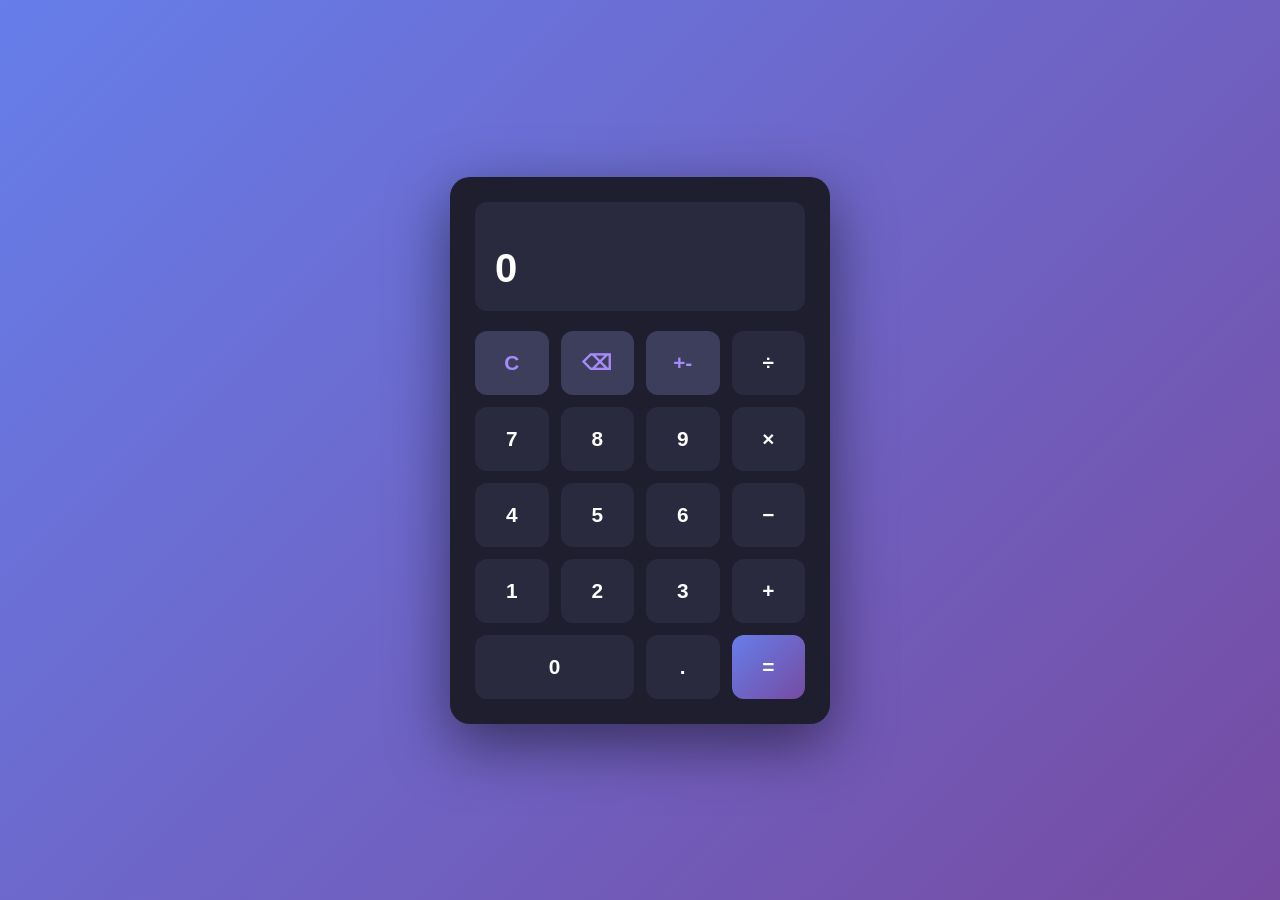
==== Day-2/index.html @ e27d4cad "this is the day 2" ====
<!doctype html>
<html >
  <head>
    <meta charset="UTF-8" />
    <meta name="viewport" content="width=device-width, initial-scale=1.0" />
    <title>الآلة الحاسبة</title>
    <link rel="stylesheet" href="style.css" />
  </head>
  <body>
    <div class="calculator">
      <!-- شاشة العرض -->
      <div class="display">
        <div class="previous-operand" id="previous"></div>
        <div class="current-operand" id="current">0</div>
      </div>

      <!-- الأزرار -->
      <div class="buttons">
        <button class="btn-operator" id="clear">C</button>
        <button class="btn-operator" id="delete" >⌫</button>
        <button class="btn-operator" id="chnger">+-</button>
        <button class="btn-operator-ma" data-operation="/">÷</button>

        <button data-number="7" class="number">7</button>
        <button data-number="8" class="number">8</button>
        <button data-number="9" class="number">9</button>
        <button class="btn-operator-ma"    data-operation="*">×</button>

        <button data-number="4" class="number">4</button>
        <button data-number="5" class="number">5</button>
        <button data-number="6" class="number">6</button>
        <button class="btn-operator-ma" data-operation="-">−</button>

        <button data-number="1" class="number" >1</button>
        <button data-number="2" class="number">2</button>
        <button data-number="3" class="number">3</button>
        <button id="plus" class="btn-operator-ma"  data-operation="+">+</button>

        <button data-number="0"  class="span-two number">0</button>
        <button data-number="." class="number" id="dot"> .</button>
        <button id="equals" class="btn-equals" data-action="equals">=</button>
      </div>
    </div>

    <script src="script.js"></script>
  </body>
</html>
---- Day-2/style.css ----
* {
  margin: 0;
  padding: 0;
  box-sizing: border-box;
  font-family: "Segoe UI", Tahoma, sans-serif;
}

body {
  min-height: 100vh;
  display: flex;
  justify-content: center;
  align-items: center;
  background: linear-gradient(135deg, #667eea 0%, #764ba2 100%);
  padding: 20px;
}

.calculator {
  background: #1e1e2e;
  border-radius: 20px;
  padding: 25px;
  box-shadow: 0 20px 60px rgba(0, 0, 0, 0.5);
  width: 100%;
  max-width: 380px;
}

.display {
  background: #2a2a3e;
  border-radius: 12px;
  padding: 20px;
  margin-bottom: 20px;
  text-align: left;
  min-height: 100px;
  display: flex;
  flex-direction: column;
  justify-content: space-between;
  word-wrap: break-word;
  word-break: break-all;
}

.previous-operand {
  color: #888;
  font-size: 1.1rem;
  min-height: 24px;
}

.current-operand {
  color: #fff;
  font-size: 2.5rem;
  font-weight: bold;
}

.buttons {
  display: grid;
  grid-template-columns: repeat(4, 1fr);
  gap: 12px;
}

button {
  border: none;
  outline: none;
  padding: 20px;
  font-size: 1.3rem;
  font-weight: 600;
  border-radius: 12px;
  cursor: pointer;
  background: #2a2a3e;
  color: #fff;
  transition: all 0.2s ease;
  user-select: none;
}

button:hover {
  background: #3a3a52;
  transform: translateY(-2px);
}

button:active {
  transform: translateY(0);
  transform: scale(0.96);
}
.btn-operator {
  background: #3d3d5c;
  color: #a78bfa;
}

.btn-operator:hover {
  background: #4a4a6e;
}

.btn-equals {
  background: linear-gradient(135deg, #667eea, #764ba2);
  color: #fff;
  grid-column: span 1;
}

.btn-equals:hover {
  background: linear-gradient(135deg, #7c8ff5, #8b5cb8);
}

.span-two {
  grid-column: span 2;
}

@media (max-width: 400px) {
  .current-operand {
    font-size: 2rem;
  }
  button {
    padding: 16px;
    font-size: 1.1rem;
  }
}
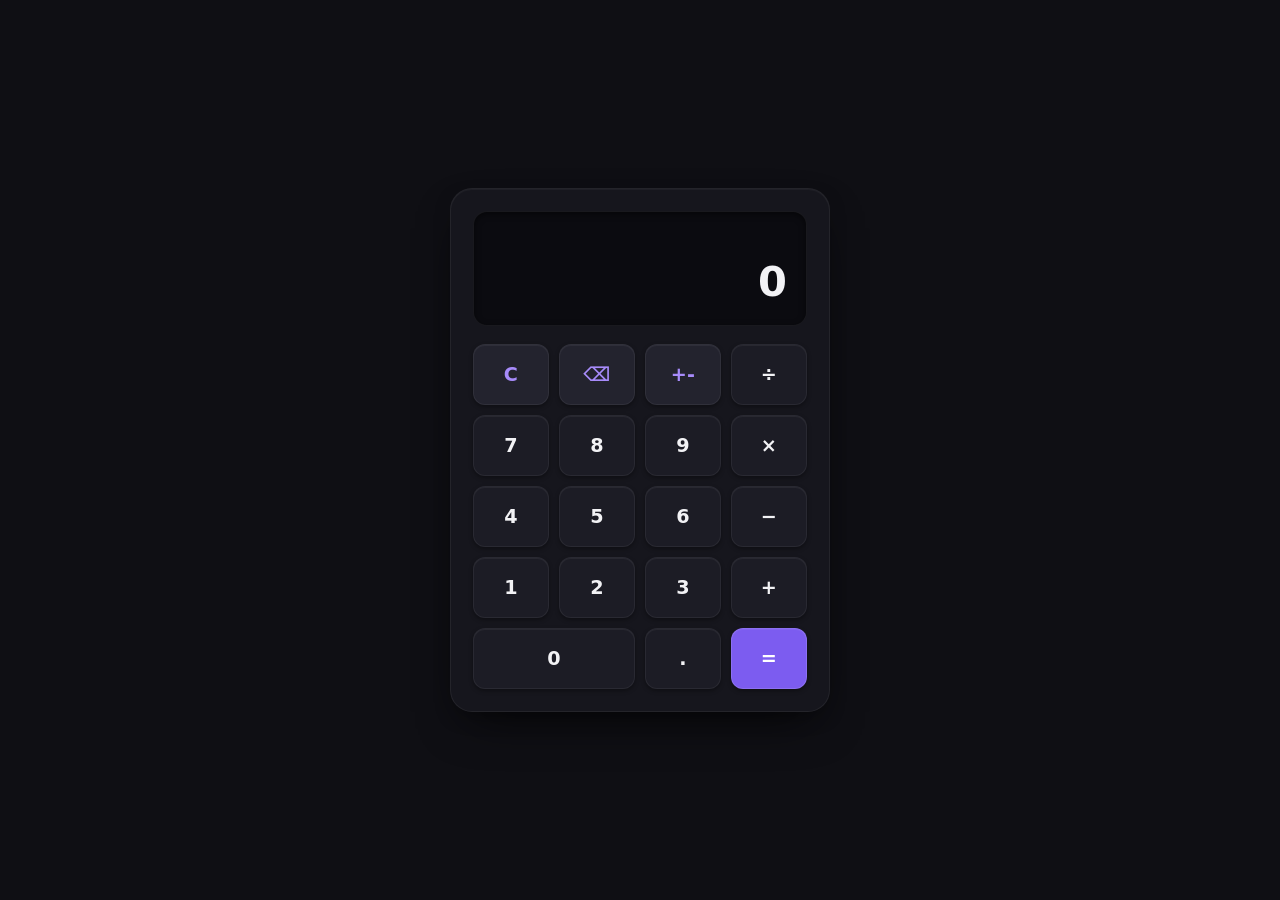
==== commit d4d31020: "Add files via upload" ====
--- a/Day-2/index.html
+++ b/Day-2/index.html
@@ -1,43 +1,42 @@
 <!doctype html>
-<html >
+<html>
   <head>
     <meta charset="UTF-8" />
     <meta name="viewport" content="width=device-width, initial-scale=1.0" />
-    <title>الآلة الحاسبة</title>
+
+    <title>Zidan Boukhriss | Calculator</title>
     <link rel="stylesheet" href="style.css" />
   </head>
   <body>
     <div class="calculator">
-      <!-- شاشة العرض -->
       <div class="display">
         <div class="previous-operand" id="previous"></div>
         <div class="current-operand" id="current">0</div>
       </div>
 
-      <!-- الأزرار -->
       <div class="buttons">
         <button class="btn-operator" id="clear">C</button>
-        <button class="btn-operator" id="delete" >⌫</button>
+        <button class="btn-operator" id="delete">⌫</button>
         <button class="btn-operator" id="chnger">+-</button>
         <button class="btn-operator-ma" data-operation="/">÷</button>
 
         <button data-number="7" class="number">7</button>
         <button data-number="8" class="number">8</button>
         <button data-number="9" class="number">9</button>
-        <button class="btn-operator-ma"    data-operation="*">×</button>
+        <button class="btn-operator-ma" data-operation="*">×</button>
 
         <button data-number="4" class="number">4</button>
         <button data-number="5" class="number">5</button>
         <button data-number="6" class="number">6</button>
         <button class="btn-operator-ma" data-operation="-">−</button>
 
-        <button data-number="1" class="number" >1</button>
+        <button data-number="1" class="number">1</button>
         <button data-number="2" class="number">2</button>
         <button data-number="3" class="number">3</button>
-        <button id="plus" class="btn-operator-ma"  data-operation="+">+</button>
+        <button id="plus" class="btn-operator-ma" data-operation="+">+</button>
 
-        <button data-number="0"  class="span-two number">0</button>
-        <button data-number="." class="number" id="dot"> .</button>
+        <button data-number="0" class="span-two number">0</button>
+        <button data-number="." class="number" id="dot">.</button>
         <button id="equals" class="btn-equals" data-action="equals">=</button>
       </div>
     </div>
--- a/Day-2/style.css
+++ b/Day-2/style.css
@@ -1,100 +1,178 @@
-* {
+*,
+*::before,
+*::after {
   margin: 0;
   padding: 0;
   box-sizing: border-box;
-  font-family: "Segoe UI", Tahoma, sans-serif;
+}
+
+:root {
+  --bg: #0f0f14;
+
+  --surface: #16161d;
+  --surface-2: #1c1c25;
+  --surface-3: #23232e;
+  --surface-hover: #2b2b38;
+
+  --display-bg: #0b0b10;
+
+  --text-primary: #f2f2f5;
+  --text-secondary: #7a7a8c;
+  --text-muted: #56566a;
+
+  --accent: #a78bfa;
+  --accent-hover: #c4b5fd;
+  --accent-solid: #7c5cf0;
+
+  --border: rgba(255, 255, 255, 0.06);
+  --border-strong: rgba(255, 255, 255, 0.1);
+
+  --radius-lg: 22px;
+  --radius-md: 14px;
+  --radius-sm: 12px;
+}
+
+html,
+body {
+  height: 100%;
 }
 
 body {
   min-height: 100vh;
-  display: flex;
-  justify-content: center;
-  align-items: center;
-  background: linear-gradient(135deg, #667eea 0%, #764ba2 100%);
-  padding: 20px;
+  display: grid;
+  place-items: center;
+  padding: 24px;
+  font-family:
+    "Inter",
+    "Segoe UI",
+    system-ui,
+    -apple-system,
+    sans-serif;
+  font-feature-settings: "tnum" 1;
+  color: var(--text-primary);
+  background: var(--bg);
+  -webkit-font-smoothing: antialiased;
+  text-rendering: optimizeLegibility;
 }
 
 .calculator {
-  background: #1e1e2e;
-  border-radius: 20px;
-  padding: 25px;
-  box-shadow: 0 20px 60px rgba(0, 0, 0, 0.5);
   width: 100%;
   max-width: 380px;
+  padding: 22px;
+  background: var(--surface);
+  border: 1px solid var(--border);
+  border-radius: var(--radius-lg);
+  box-shadow:
+    0 1px 0 rgba(255, 255, 255, 0.04) inset,
+    0 20px 50px -20px rgba(0, 0, 0, 0.8),
+    0 8px 24px -12px rgba(0, 0, 0, 0.6);
 }
 
 .display {
-  background: #2a2a3e;
-  border-radius: 12px;
-  padding: 20px;
-  margin-bottom: 20px;
-  text-align: left;
-  min-height: 100px;
   display: flex;
   flex-direction: column;
   justify-content: space-between;
-  word-wrap: break-word;
-  word-break: break-all;
+  gap: 10px;
+  min-height: 108px;
+  padding: 20px 20px;
+  margin-bottom: 18px;
+  background: var(--display-bg);
+  border: 1px solid var(--border);
+  border-radius: var(--radius-md);
+  box-shadow: inset 0 2px 6px rgba(0, 0, 0, 0.5);
+  overflow: hidden;
 }
 
 .previous-operand {
-  color: #888;
-  font-size: 1.1rem;
-  min-height: 24px;
+  font-size: 0.9rem;
+  font-weight: 500;
+  letter-spacing: 0.02em;
+  color: var(--text-muted);
+  min-height: 1.2em;
+  text-align: right;
+  overflow: hidden;
+  text-overflow: ellipsis;
+  white-space: nowrap;
 }
 
 .current-operand {
-  color: #fff;
-  font-size: 2.5rem;
-  font-weight: bold;
+  font-size: clamp(2rem, 6vw, 2.6rem);
+  font-weight: 600;
+  line-height: 1.1;
+  letter-spacing: -0.02em;
+  text-align: right;
+  color: var(--text-primary);
+  overflow-wrap: anywhere;
 }
 
 .buttons {
   display: grid;
   grid-template-columns: repeat(4, 1fr);
-  gap: 12px;
+  gap: 10px;
 }
 
 button {
-  border: none;
-  outline: none;
-  padding: 20px;
-  font-size: 1.3rem;
+  padding: 18px 0;
+  font: inherit;
+  font-size: 1.2rem;
   font-weight: 600;
-  border-radius: 12px;
+  letter-spacing: 0.01em;
+  color: var(--text-primary);
+  background: var(--surface-2);
+  border: 1px solid var(--border);
+  border-radius: var(--radius-sm);
   cursor: pointer;
-  background: #2a2a3e;
-  color: #fff;
-  transition: all 0.2s ease;
   user-select: none;
+  box-shadow:
+    inset 0 1px 0 rgba(255, 255, 255, 0.05),
+    0 2px 4px rgba(0, 0, 0, 0.35);
+  transition:
+    transform 120ms cubic-bezier(0.2, 0.8, 0.2, 1),
+    background-color 140ms ease,
+    border-color 140ms ease,
+    box-shadow 140ms ease,
+    color 140ms ease;
 }
 
 button:hover {
-  background: #3a3a52;
-  transform: translateY(-2px);
+  background: var(--surface-hover);
+  border-color: var(--border-strong);
+  transform: translateY(-1px);
+  box-shadow:
+    inset 0 1px 0 rgba(255, 255, 255, 0.07),
+    0 6px 14px rgba(0, 0, 0, 0.4);
 }
 
 button:active {
-  transform: translateY(0);
-  transform: scale(0.96);
-}
+  transform: translateY(0) scale(0.97);
+  box-shadow:
+    inset 0 2px 6px rgba(0, 0, 0, 0.5),
+    0 1px 2px rgba(0, 0, 0, 0.3);
+}
+
+button:focus-visible {
+  outline: 2px solid var(--accent);
+  outline-offset: 2px;
+}
+
 .btn-operator {
-  background: #3d3d5c;
-  color: #a78bfa;
+  color: var(--accent);
+  background: var(--surface-3);
 }
 
 .btn-operator:hover {
-  background: #4a4a6e;
+  background: var(--surface-hover);
+  color: var(--accent-hover);
 }
 
 .btn-equals {
-  background: linear-gradient(135deg, #667eea, #764ba2);
-  color: #fff;
-  grid-column: span 1;
+  color: #ffffff;
+  background: var(--accent-solid);
+  border-color: rgba(255, 255, 255, 0.12);
 }
 
 .btn-equals:hover {
-  background: linear-gradient(135deg, #7c8ff5, #8b5cb8);
+  background: #8f70f4;
 }
 
 .span-two {
@@ -102,11 +180,34 @@
 }
 
 @media (max-width: 400px) {
+  .calculator {
+    padding: 18px;
+    border-radius: 18px;
+  }
+
+  .display {
+    padding: 16px;
+    min-height: 96px;
+  }
+
   .current-operand {
-    font-size: 2rem;
-  }
+    font-size: 1.9rem;
+  }
+
+  .buttons {
+    gap: 8px;
+  }
+
   button {
-    padding: 16px;
-    font-size: 1.1rem;
-  }
-}
+    padding: 15px 0;
+    font-size: 1.05rem;
+    border-radius: 10px;
+  }
+}
+
+@media (prefers-reduced-motion: reduce) {
+  * {
+    transition: none !important;
+    animation: none !important;
+  }
+}
